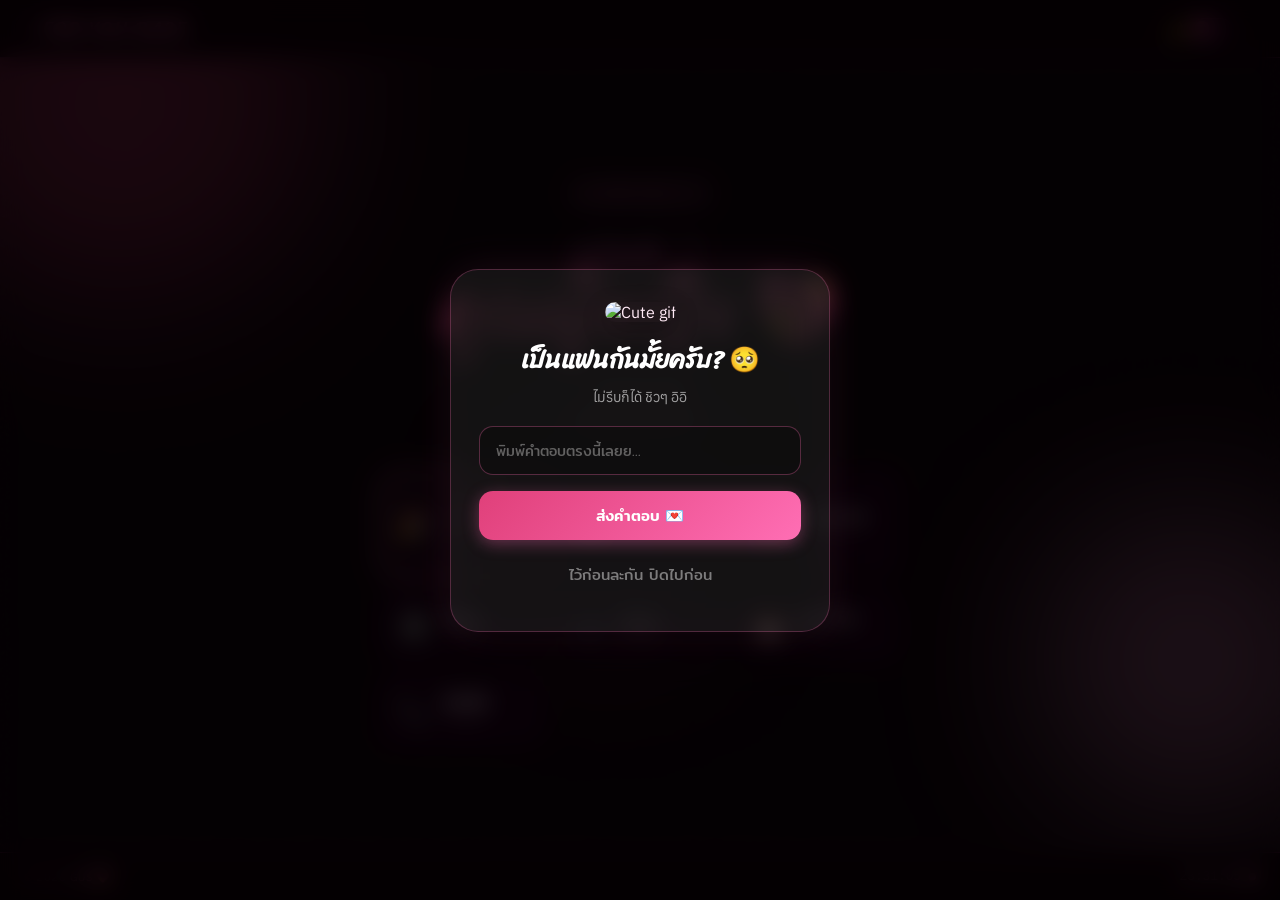
==== index.html @ 0d8cb583 "Add files via upload" ====
<!-- 
  ========================================================= 
  ส่องหาพ่องมึงอ่อไอ้สัส! โค้ดกากๆ ไม่มีเหี้ยไรให้มึงดูหรอก
  กูรู้ว่ามึงกด F12 เข้ามา เสือกไม่เข้าเรื่องนะมึงอะ
  ปิดแล้วกลับไปเขียนโค้ดของมึงซะไป ไอ้ขี้เสือก 🖕 ควยยยยยย
  ========================================================= 
-->

<!DOCTYPE html>
<html lang="th" data-mode="dark">
<head>
  <meta charset="UTF-8"/>
  <meta name="viewport" content="width=device-width, initial-scale=1"/>
  <title>For you girl 💖</title>
  <link href="https://fonts.googleapis.com/css2?family=Mitr:wght@300;400;500&family=Sriracha&family=Anuphan:wght@300;400;500&display=swap" rel="stylesheet"/>
  <link rel="stylesheet" href="index.css"/>
  
</head>
<body>
<div class="blob blob-1"></div>
<div class="blob blob-2"></div>
<div class="blob blob-3"></div>

<div id="progressBar"></div>

<nav class="navbar">
  <a href="index.html" class="navbar-brand">FOR YOU BA3E</a>

  <div class="nav-right">
    <span class="mode-icon" id="modeIcon" onclick="toggleMode()" title="สลับโหมด">🌙</span>
    <button class="mode-btn" id="modeBtn" onclick="toggleMode()" aria-label="สลับ light/dark"></button>
    
      <span></span><span></span><span></span>
    </button>
  </div>
</nav>

<main>
  <section class="hero">
    <div class="hero-inner">

      <div class="hero-badge">✦ FOR YOU,  ✦</div>

      <h1 class="hero-title">
        <span class="hi">สวัสดี ♡</span>
        <span class="acc-word">คุณผู้หญิง</span>
        <span class="heart"> 💖</span>
      </h1>

      <p class="hero-sub">
        ทำเว็บนี้มาจีบมั้ง<br>
        รับรักกัสหน่อยยยดิ♡
      </p>

      <div class="menu-grid">
        <a href="HBD.html" class="menu-item hbd-special">
          <span class="mi-icon">🎉</span>
          <div class="mi-text">
            <span class="mi-title hbd-title-text">Happy Birthday</span>
            <span class="mi-sub">วันเกิดออเจ้านั่นกระไร</span>
          </div>
        </a>

        <a href="love.html" class="menu-item">
          <span class="mi-icon">💌</span>
          <div class="mi-text">
            <span class="mi-title">Love</span>
            <span class="mi-sub">ความลับ</span>
          </div>
        </a>
        <a href="birth.html" class="menu-item">
          <span class="mi-icon">🎂</span>
          <div class="mi-text">
            <span class="mi-title">About You</span>
            <span class="mi-sub">เกี่ยวกับเธอ</span>
          </div>
        </a>
        <a href="movie.html" class="menu-item">
          <span class="mi-icon">🎬</span>
          <div class="mi-text">
            <span class="mi-title">Movie</span>
            <span class="mi-sub">หนังที่ชอบ</span>
          </div>
        </a>
        <a href="music.html" class="menu-item">
          <span class="mi-icon">🎶</span>
          <div class="mi-text">
            <span class="mi-title">Music</span>
            <span class="mi-sub">เพลงโปรด</span>
          </div>
        </a>
        <a href="time.html" class="menu-item">
          <span class="mi-icon">⏰</span>
          <div class="mi-text">
            <span class="mi-title">Our Time</span>
            <span class="mi-sub">เวลา</span>
          </div>
        </a>
        <a href="contack.html" class="menu-item">
          <span class="mi-icon">📞</span>
          <div class="mi-text">
            <span class="mi-title">คลิกเพื่อ</span>
            <span class="mi-sub">ติดต่อกัส</span>
          </div>
        </a>
      </div>

    </div>
  </section>

  <footer>
    <div class="f-copy">&copy; 2026 <span>GUS</span>  💖</div>
    <div class="f-right">
      <span class="f-clock" id="liveClock">00:00:00</span>
      <div class="f-dot"></div>
    </div>
  </footer>
</main>

<div id="ask-popup-overlay">
  <div class="glass-popup">
    <img src="https://media4.giphy.com/media/v1.Y2lkPTc5MGI3NjExdGtwYmxlbDI3cXd3MGNhdDI4eDZ6b3Awd2Y3YnQ4MTg2NndpYTRmeSZlcD12MV9pbnRlcm5hbF9naWZfYnlfaWQmY3Q9Zw/IknAViwxyUWLCMWswJ/giphy.gif" alt="Cute gif" class="popup-gif">
    <h2>เป็นแฟนกันมั้ยครับ? 🥺</h2>
    <p>ไม่รีบก็ได้ ชิวๆ อิอิ</p>
    <input type="text" id="answerInput" class="popup-input" placeholder="พิมพ์คำตอบตรงนี้เลยย...">
    <div class="popup-actions">
      <button id="sendBtn" class="btn-send">ส่งคำตอบ 💌</button>
      <button id="closePopupBtn" class="btn-cancel">ไว้ก่อนละกัน ปิดไปก่อน</button>
    </div>
  </div>
</div>

<script src="index.js"></script>
</body>
</html>
---- index.css ----
@import url('https://fonts.googleapis.com/css2?family=Mitr:wght@300;400;500&family=Sriracha&family=Anuphan:wght@300;400;500&family=Playfair+Display:ital,wght@0,700;1,700&display=swap');

:root {
  --tr: all 0.35s cubic-bezier(0.4, 0, 0.2, 1);
}

[data-mode="dark"] {
  --bg:       #0d0008;
  --bg2:      #150010;
  --bg3:      #1e0018;
  --nav-bg:   #110009;
  --border:   #3d0e2c;
  --border2:  #6b1a48;
  --acc:      #ff6eb4;
  --acc2:     #e0407a;
  --acc3:     #ff9fd8;
  --acc-dim:  rgba(255,110,180,0.08);
  --text:     #ffeaf5;
  --text2:    #cc7aaa;
  --text3:    #6b3358;
  --card-bg:  rgba(30,0,24,0.85);
  --menu-bg:  rgba(17,0,9,0.97);
  --glow:     rgba(255,110,180,0.18);
  --noise-op: 0.04;
}

[data-mode="light"] {
  --bg:       #fff4f9;
  --bg2:      #fff;
  --bg3:      #ffe8f4;
  --nav-bg:   #fffafd;
  --border:   #f0bed8;
  --border2:  #e07aaa;
  --acc:      #d63878;
  --acc2:     #b02060;
  --acc3:     #ff6eb4;
  --acc-dim:  rgba(214,56,120,0.07);
  --text:     #1a0012;
  --text2:    #7a2060;
  --text3:    #c090b8;
  --card-bg:  #fff;
  --menu-bg:  rgba(255,244,249,0.97);
  --glow:     rgba(214,56,120,0.12);
  --noise-op: 0.025;
}

*, *::before, *::after {
  box-sizing: border-box;
  margin: 0;
  padding: 0;
  -webkit-tap-highlight-color: transparent;
}

html, body {
  font-family: 'Anuphan', 'Mitr', sans-serif;
  min-height: 100vh;
  background: var(--bg);
  color: var(--text);
  transition: background var(--tr), color var(--tr);
  overflow-x: hidden;
}

/* ── Noise texture overlay ── */
body::before {
  content: '';
  position: fixed;
  inset: 0;
  background-image: url("data:image/svg+xml,%3Csvg viewBox='0 0 256 256' xmlns='http://www.w3.org/2000/svg'%3E%3Cfilter id='noise'%3E%3CfeTurbulence type='fractalNoise' baseFrequency='0.9' numOctaves='4' stitchTiles='stitch'/%3E%3C/filter%3E%3Crect width='100%25' height='100%25' filter='url(%23noise)'/%3E%3C/svg%3E");
  opacity: var(--noise-op);
  pointer-events: none;
  z-index: 0;
}

/* ── Ambient glow blobs ── */
.blob {
  position: fixed;
  border-radius: 50%;
  filter: blur(80px);
  opacity: 0.35;
  pointer-events: none;
  z-index: 0;
  animation: drift 12s ease-in-out infinite alternate;
}
.blob-1 {
  width: 400px; height: 400px;
  background: var(--acc2);
  top: -100px; left: -80px;
  animation-delay: 0s;
}
.blob-2 {
  width: 300px; height: 300px;
  background: var(--acc3);
  bottom: 10%; right: -60px;
  animation-delay: -4s;
}
.blob-3 {
  width: 200px; height: 200px;
  background: var(--acc);
  top: 50%; left: 40%;
  opacity: 0.15;
  animation-delay: -8s;
}

@keyframes drift {
  from { transform: translate(0, 0) scale(1); }
  to   { transform: translate(30px, 20px) scale(1.08); }
}

#progressBar {
  position: fixed;
  top: 0; left: 0;
  height: 2px;
  width: 0%;
  background: linear-gradient(90deg, var(--acc2), var(--acc), var(--acc3));
  z-index: 9999;
  transition: width 0.1s;
  box-shadow: 0 0 8px var(--acc);
}

/* ───── NAVBAR ───── */
.navbar {
  position: fixed;
  top: 0; left: 0; right: 0;
  z-index: 1000;
  display: flex;
  align-items: center;
  justify-content: space-between;
  padding: 0 24px;
  height: 58px;
  background: var(--menu-bg);
  border-bottom: 1px solid var(--border);
  backdrop-filter: blur(20px);
  -webkit-backdrop-filter: blur(20px);
  transition: background var(--tr), border-color var(--tr);
}

.navbar-brand {
  font-family: 'Sriracha', cursive;
  font-size: 1.15rem;
  color: var(--acc);
  text-decoration: none;
  letter-spacing: 2px;
  display: flex;
  align-items: center;
  gap: 6px;
  transition: color var(--tr);
}
.navbar-brand::before {
  content: '✦';
  font-size: 0.7em;
  opacity: 0.6;
}

.nav-right {
  display: flex;
  align-items: center;
  gap: 8px;
}

.mode-btn {
  width: 40px; height: 22px;
  border-radius: 50px;
  border: 1.5px solid var(--border2);
  background: var(--bg3);
  cursor: pointer;
  position: relative;
  transition: background var(--tr), border-color var(--tr);
  flex-shrink: 0;
}
.mode-btn::after {
  content: '';
  position: absolute;
  top: 2px; left: 2px;
  width: 14px; height: 14px;
  border-radius: 50%;
  background: linear-gradient(135deg, var(--acc2), var(--acc));
  transition: transform 0.3s cubic-bezier(0.4, 0, 0.2, 1), background var(--tr);
  box-shadow: 0 0 6px var(--glow);
}
[data-mode="light"] .mode-btn::after { transform: translateX(17px); }

.mode-icon {
  font-size: 14px;
  user-select: none;
  cursor: pointer;
  transition: opacity 0.2s;
}

.ham-btn {
  display: flex;
  flex-direction: column;
  gap: 5px;
  background: var(--bg3);
  border: 1px solid var(--border);
  border-radius: 10px;
  padding: 8px 10px;
  cursor: pointer;
  transition: background var(--tr), border-color var(--tr);
}
.ham-btn span {
  display: block;
  width: 18px; height: 1.5px;
  background: var(--text2);
  border-radius: 2px;
  transition: background var(--tr);
}

.nav-links {
  display: none;
  align-items: center;
  gap: 2px;
}
.nav-links a {
  font-family: 'Mitr', sans-serif;
  font-size: 0.8rem;
  color: var(--text2);
  text-decoration: none;
  padding: 6px 12px;
  border-radius: 50px;
  transition: all 0.2s;
}
.nav-links a:hover {
  background: var(--acc-dim);
  color: var(--text);
}
.hbd-nav-link {
  color: var(--acc) !important;
  font-weight: 500;
}

/* ───── DRAWER ───── */
.drawer {
  position: fixed;
  top: 58px; left: 0; right: 0;
  z-index: 999;
  background: var(--menu-bg);
  border-bottom: 1px solid var(--border);
  padding: 10px 16px 16px;
  display: flex;
  flex-direction: column;
  gap: 2px;
  transform: translateY(-8px);
  opacity: 0;
  pointer-events: none;
  transition: opacity 0.25s ease, transform 0.25s ease;
  backdrop-filter: blur(24px);
}
.drawer.open {
  transform: translateY(0);
  opacity: 1;
  pointer-events: all;
}
.drawer a {
  display: flex;
  align-items: center;
  gap: 12px;
  font-family: 'Mitr', sans-serif;
  font-size: 0.92rem;
  color: var(--text2);
  text-decoration: none;
  padding: 12px 14px;
  border-radius: 12px;
  transition: all 0.2s;
}
.drawer a:hover {
  background: var(--acc-dim);
  color: var(--text);
}
.drawer a .d-icon {
  font-size: 1.15rem;
  width: 26px;
  text-align: center;
}

/* ───── MAIN ───── */
main {
  min-height: 100vh;
  display: flex;
  flex-direction: column;
  padding-top: 58px;
  position: relative;
  z-index: 1;
}

/* ───── HERO ───── */
.hero {
  flex: 1;
  display: flex;
  align-items: center;
  justify-content: center;
  padding: 56px 24px 40px;
  text-align: center;
}
.hero-inner {
  max-width: 520px;
  width: 100%;
}

.hero-badge {
  display: inline-flex;
  align-items: center;
  gap: 6px;
  font-size: 0.64rem;
  letter-spacing: 3.5px;
  color: var(--acc);
  border: 1px solid var(--border2);
  border-radius: 50px;
  padding: 6px 18px;
  margin-bottom: 28px;
  background: var(--acc-dim);
  animation: fadeUp 0.8s ease both;
  text-transform: uppercase;
}

.hero-title {
  font-family: 'Sriracha', cursive;
  font-size: clamp(2.8rem, 11vw, 4.4rem);
  line-height: 1.15;
  margin-bottom: 18px;
  color: var(--text);
  animation: fadeUp 0.8s 0.1s ease both;
  transition: color var(--tr);
}
.hero-title .hi {
  display: block;
  font-size: 0.42em;
  color: var(--text3);
  font-family: 'Mitr', sans-serif;
  letter-spacing: 4px;
  margin-bottom: 6px;
  text-transform: uppercase;
}
.acc-word {
  background: linear-gradient(120deg, var(--acc2) 0%, var(--acc) 50%, var(--acc3) 100%);
  -webkit-background-clip: text;
  background-clip: text;
  -webkit-text-fill-color: transparent;
  background-size: 200% auto;
  animation: shimmer 4s ease-in-out infinite;
}
@keyframes shimmer {
  0%,100% { background-position: 0% center; }
  50%      { background-position: 100% center; }
}

.heart {
  display: inline-block;
  animation: heartbeat 1.8s ease-in-out infinite;
  -webkit-text-fill-color: initial;
}
@keyframes heartbeat {
  0%,100% { transform: scale(1); }
  50%      { transform: scale(1.28); }
}

.hero-sub {
  font-size: 0.95rem;
  line-height: 2;
  color: var(--text2);
  margin-bottom: 36px;
  animation: fadeUp 0.8s 0.2s ease both;
}

/* ───── MENU GRID ───── */
.menu-grid {
  display: grid;
  grid-template-columns: repeat(2, 1fr);
  gap: 12px;
  width: 100%;
  animation: fadeUp 0.8s 0.35s ease both;
}

.menu-item {
  display: flex;
  align-items: center;
  gap: 13px;
  padding: 16px 18px;
  border-radius: 18px;
  background: var(--card-bg);
  border: 1px solid var(--border);
  text-decoration: none;
  color: var(--text);
  transition: all 0.28s cubic-bezier(0.4, 0, 0.2, 1);
  position: relative;
  overflow: hidden;
}
.menu-item::before {
  content: '';
  position: absolute;
  inset: 0;
  background: linear-gradient(135deg, var(--acc-dim), transparent);
  opacity: 0;
  transition: opacity 0.3s;
}
.menu-item:hover::before { opacity: 1; }
.menu-item:hover {
  border-color: var(--border2);
  transform: translateY(-3px);
  box-shadow: 0 8px 24px var(--glow);
}
.menu-item:active { transform: scale(0.97); }

.hbd-special {
  grid-column: span 2;
  border: 1.5px solid var(--acc);
  box-shadow: 0 4px 20px var(--glow);
  background: linear-gradient(135deg, var(--acc-dim), var(--card-bg));
}
.hbd-title-text { color: var(--acc) !important; }

.mi-icon {
  font-size: 1.5rem;
  flex-shrink: 0;
}
.mi-text {
  display: flex;
  flex-direction: column;
}
.mi-title {
  font-family: 'Mitr', sans-serif;
  font-size: 0.85rem;
  font-weight: 500;
  color: var(--text);
  transition: color var(--tr);
}
.mi-sub {
  font-size: 0.66rem;
  color: var(--text3);
  margin-top: 2px;
  transition: color var(--tr);
}

/* ───── FOOTER ───── */
footer {
  padding: 16px 24px;
  background: var(--menu-bg);
  border-top: 1px solid var(--border);
  display: flex;
  justify-content: space-between;
  align-items: center;
  backdrop-filter: blur(20px);
  position: relative;
  z-index: 1;
}
.f-copy {
  font-size: 0.68rem;
  color: var(--text3);
  letter-spacing: 0.5px;
}
.f-copy span { color: var(--acc); }
.f-right {
  display: flex;
  align-items: center;
  gap: 8px;
}
.f-clock {
  font-family: 'Courier New', monospace;
  font-size: 0.8rem;
  color: var(--text2);
}
.f-dot {
  width: 7px; height: 7px;
  border-radius: 50%;
  background: var(--acc);
  box-shadow: 0 0 6px var(--acc);
  animation: blink 2s ease-in-out infinite;
}

/* ───── KEYFRAMES ───── */
@keyframes fadeUp {
  from { opacity: 0; transform: translateY(24px); }
  to   { opacity: 1; transform: translateY(0); }
}
@keyframes blink {
  0%,100% { opacity: 1; }
  50%      { opacity: 0.25; }
}

/* ───── RESPONSIVE ───── */
@media (min-width: 640px) {
  .nav-links { display: flex; }
  .ham-btn   { display: none; }
  .hero      { padding: 72px 40px 56px; }
  .menu-grid { grid-template-columns: repeat(3, 1fr); }
  .hbd-special { grid-column: span 1; }
}
@media (max-width: 380px) {
  .hero-title { font-size: 2.4rem; }
  .menu-item  { padding: 12px 14px; }
}

/* ── POPUP ── */
#ask-popup-overlay {
  position: fixed;
  inset: 0;
  background: rgba(0,0,0,0.7);
  backdrop-filter: blur(12px);
  display: flex;
  justify-content: center;
  align-items: center;
  z-index: 9999;
  opacity: 0;
  visibility: hidden;
  transition: all 0.4s ease;
}
#ask-popup-overlay.show {
  opacity: 1;
  visibility: visible;
}
.glass-popup {
  background: rgba(255,255,255,0.07);
  backdrop-filter: blur(20px);
  border: 1px solid rgba(255,110,180,0.25);
  border-radius: 28px;
  padding: 32px 28px;
  width: 90%;
  max-width: 380px;
  text-align: center;
  box-shadow: 0 24px 48px rgba(0,0,0,0.4), 0 0 40px rgba(255,110,180,0.1);
  transform: translateY(24px) scale(0.96);
  transition: 0.45s cubic-bezier(0.18, 0.89, 0.32, 1.28);
}
#ask-popup-overlay.show .glass-popup {
  transform: translateY(0) scale(1);
}
.popup-gif {
  width: 110px;
  border-radius: 18px;
  margin-bottom: 16px;
  box-shadow: 0 8px 24px rgba(0,0,0,0.3);
}
.glass-popup h2 {
  font-family: 'Sriracha', cursive;
  font-size: 1.55rem;
  margin-bottom: 6px;
  color: #fff;
}
.glass-popup p {
  font-size: 0.88rem;
  color: rgba(255,255,255,0.6);
  margin-bottom: 20px;
}
.popup-input {
  width: 100%;
  padding: 12px 16px;
  border-radius: 14px;
  border: 1px solid rgba(255,110,180,0.3);
  background: rgba(0,0,0,0.25);
  color: #fff;
  font-family: 'Mitr', sans-serif;
  font-size: 0.9rem;
  margin-bottom: 16px;
  outline: none;
  transition: 0.3s;
}
.popup-input::placeholder { color: rgba(255,255,255,0.35); }
.popup-input:focus {
  border-color: #ff6eb4;
  box-shadow: 0 0 12px rgba(255,110,180,0.3);
}
.popup-actions {
  display: flex;
  flex-direction: column;
  gap: 10px;
}
.popup-actions button {
  font-family: 'Mitr', sans-serif;
  font-size: 0.95rem;
  padding: 13px;
  border-radius: 14px;
  border: none;
  cursor: pointer;
  transition: 0.22s;
}
.btn-send {
  background: linear-gradient(135deg, #e0407a, #ff6eb4);
  color: #fff;
  font-weight: 500;
  box-shadow: 0 4px 16px rgba(255,110,180,0.35);
}
.btn-send:hover {
  transform: scale(1.02);
  box-shadow: 0 6px 22px rgba(255,110,180,0.5);
}
.btn-cancel {
  background: transparent;
  color: rgba(255,255,255,0.45);
  border: 1px solid rgba(255,255,255,0.1);
}
.btn-cancel:hover {
  background: rgba(255,255,255,0.05);
  color: rgba(255,255,255,0.7);
}


/* ============================
   CONTACT PAGE
   ============================ */
.contact-page { min-height: 100vh; padding-top: 58px; position: relative; z-index: 1; }

.contact-hero {
  padding: 56px 24px 40px;
  text-align: center;
}
.page-badge {
  display: inline-flex;
  align-items: center;
  gap: 6px;
  font-size: 0.62rem;
  letter-spacing: 3.5px;
  color: var(--acc);
  border: 1px solid var(--border2);
  border-radius: 50px;
  padding: 6px 18px;
  margin-bottom: 22px;
  background: var(--acc-dim);
  text-transform: uppercase;
  animation: fadeUp 0.8s ease both;
}
.page-title {
  font-family: 'Sriracha', cursive;
  font-size: clamp(2.2rem, 9vw, 3.4rem);
  line-height: 1.2;
  margin-bottom: 12px;
  animation: fadeUp 0.8s 0.1s ease both;
}
.page-sub {
  font-size: 0.9rem;
  color: var(--text2);
  line-height: 1.9;
  animation: fadeUp 0.8s 0.2s ease both;
}

.contact-grid {
  display: grid;
  grid-template-columns: 1fr;
  gap: 16px;
  max-width: 600px;
  margin: 0 auto;
  padding: 0 24px 48px;
  animation: fadeUp 0.8s 0.3s ease both;
}

.contact-card {
  display: flex;
  align-items: center;
  gap: 18px;
  padding: 20px 22px;
  border-radius: 20px;
  background: var(--card-bg);
  border: 1px solid var(--border);
  text-decoration: none;
  color: var(--text);
  transition: all 0.28s cubic-bezier(0.4, 0, 0.2, 1);
  position: relative;
  overflow: hidden;
}
.contact-card::before {
  content: '';
  position: absolute;
  inset: 0;
  background: linear-gradient(135deg, var(--acc-dim), transparent);
  opacity: 0;
  transition: opacity 0.3s;
}
.contact-card:hover::before { opacity: 1; }
.contact-card:hover {
  border-color: var(--border2);
  transform: translateX(6px);
  box-shadow: 0 8px 30px var(--glow);
}

.cc-icon {
  width: 52px; height: 52px;
  border-radius: 16px;
  display: flex;
  align-items: center;
  justify-content: center;
  font-size: 1.5rem;
  flex-shrink: 0;
  background: var(--acc-dim);
  border: 1px solid var(--border2);
  transition: all 0.3s;
}
.contact-card:hover .cc-icon {
  background: linear-gradient(135deg, var(--acc2), var(--acc));
  border-color: var(--acc);
  transform: scale(1.08) rotate(-4deg);
}

.cc-info { flex: 1; min-width: 0; }
.cc-label {
  font-size: 0.67rem;
  letter-spacing: 2px;
  color: var(--text3);
  text-transform: uppercase;
  margin-bottom: 3px;
}
.cc-name {
  font-family: 'Mitr', sans-serif;
  font-size: 0.95rem;
  font-weight: 500;
  color: var(--text);
  white-space: nowrap;
  overflow: hidden;
  text-overflow: ellipsis;
}
.cc-handle {
  font-size: 0.76rem;
  color: var(--acc);
  margin-top: 2px;
}

.cc-arrow {
  color: var(--text3);
  font-size: 0.9rem;
  transition: transform 0.3s, color 0.3s;
}
.contact-card:hover .cc-arrow {
  transform: translateX(4px);
  color: var(--acc);
}

/* Divider */
.contact-divider {
  display: flex;
  align-items: center;
  gap: 12px;
  padding: 0 24px;
  max-width: 600px;
  margin: 0 auto 8px;
}
.contact-divider::before,
.contact-divider::after {
  content: '';
  flex: 1;
  height: 1px;
  background: var(--border);
}
.contact-divider span {
  font-size: 0.65rem;
  letter-spacing: 2px;
  color: var(--text3);
  text-transform: uppercase;
  white-space: nowrap;
}

/* Message form box */
.contact-form-box {
  max-width: 600px;
  margin: 0 auto;
  padding: 0 24px 48px;
  animation: fadeUp 0.8s 0.45s ease both;
}

.form-card {
  background: var(--card-bg);
  border: 1px solid var(--border);
  border-radius: 24px;
  padding: 28px 24px;
}
.form-card-title {
  font-family: 'Sriracha', cursive;
  font-size: 1.2rem;
  color: var(--acc);
  margin-bottom: 20px;
  display: flex;
  align-items: center;
  gap: 8px;
}

.form-group {
  margin-bottom: 14px;
}
.form-label {
  display: block;
  font-size: 0.72rem;
  letter-spacing: 1.5px;
  color: var(--text3);
  text-transform: uppercase;
  margin-bottom: 7px;
}
.form-input,
.form-textarea {
  width: 100%;
  padding: 12px 16px;
  border-radius: 14px;
  border: 1px solid var(--border);
  background: var(--bg3);
  color: var(--text);
  font-family: 'Mitr', sans-serif;
  font-size: 0.9rem;
  outline: none;
  transition: all 0.25s;
  resize: none;
}
.form-input::placeholder,
.form-textarea::placeholder { color: var(--text3); }
.form-input:focus,
.form-textarea:focus {
  border-color: var(--acc);
  box-shadow: 0 0 0 3px var(--glow);
}
.form-textarea { min-height: 100px; }

.form-submit {
  width: 100%;
  padding: 14px;
  border-radius: 14px;
  border: none;
  background: linear-gradient(135deg, var(--acc2), var(--acc));
  color: #fff;
  font-family: 'Mitr', sans-serif;
  font-size: 1rem;
  font-weight: 500;
  cursor: pointer;
  transition: all 0.25s;
  box-shadow: 0 4px 20px var(--glow);
  margin-top: 6px;
}
.form-submit:hover {
  transform: translateY(-2px);
  box-shadow: 0 8px 28px var(--glow);
}
.form-submit:active { transform: scale(0.98); }
.form-submit:disabled { opacity: 0.6; cursor: not-allowed; }

.form-status {
  text-align: center;
  font-size: 0.85rem;
  margin-top: 12px;
  min-height: 20px;
  color: var(--acc);
}

@media (min-width: 640px) {
  .contact-grid { grid-template-columns: repeat(2, 1fr); }
  .contact-hero { padding: 72px 40px 48px; }
}
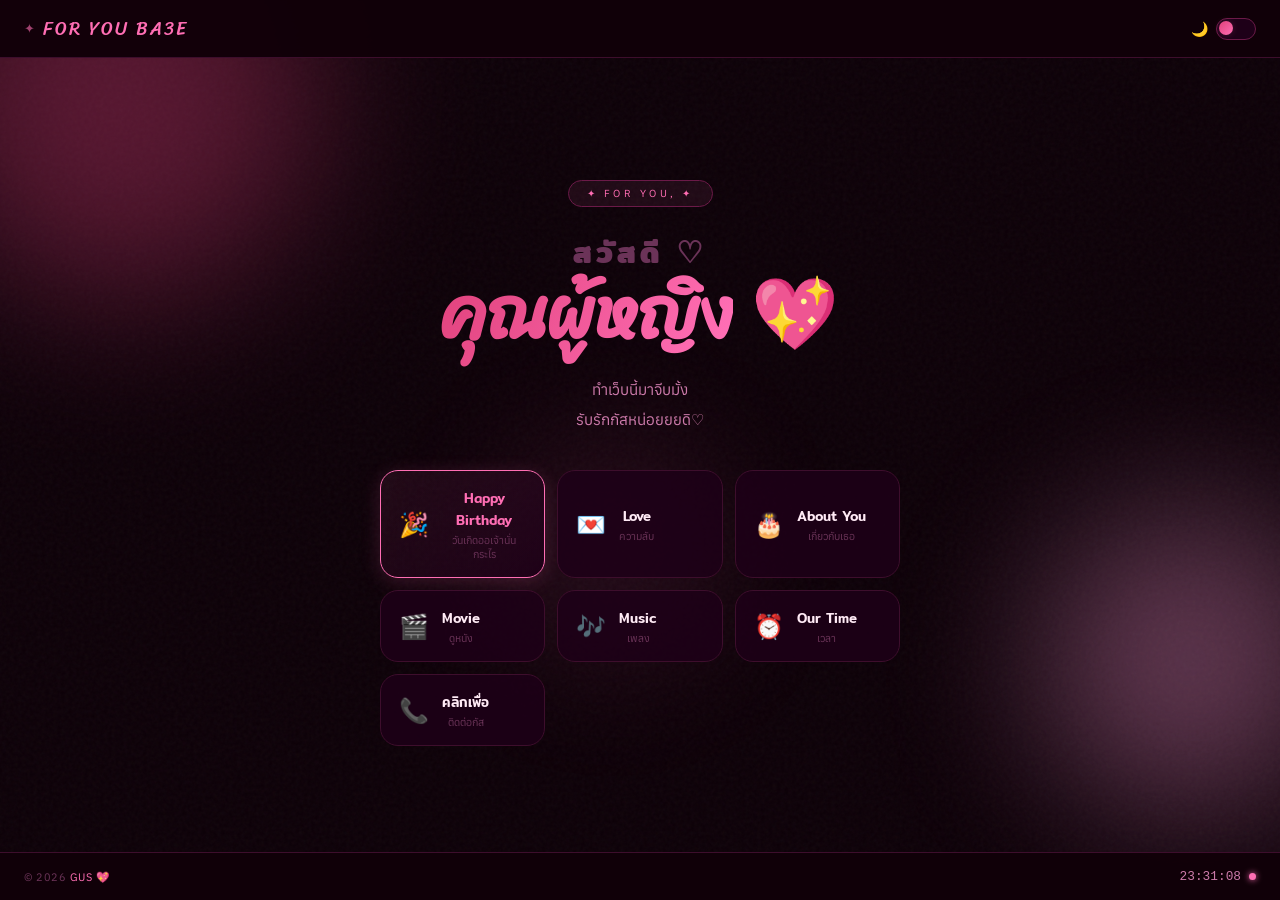
==== commit aac84253: "Update index.html" ====
--- a/index.html
+++ b/index.html
@@ -1,11 +1,3 @@
-<!-- 
-  ========================================================= 
-  ส่องหาพ่องมึงอ่อไอ้สัส! โค้ดกากๆ ไม่มีเหี้ยไรให้มึงดูหรอก
-  กูรู้ว่ามึงกด F12 เข้ามา เสือกไม่เข้าเรื่องนะมึงอะ
-  ปิดแล้วกลับไปเขียนโค้ดของมึงซะไป ไอ้ขี้เสือก 🖕 ควยยยยยย
-  ========================================================= 
--->
-
 <!DOCTYPE html>
 <html lang="th" data-mode="dark">
 <head>
@@ -29,9 +21,6 @@
   <div class="nav-right">
     <span class="mode-icon" id="modeIcon" onclick="toggleMode()" title="สลับโหมด">🌙</span>
     <button class="mode-btn" id="modeBtn" onclick="toggleMode()" aria-label="สลับ light/dark"></button>
-    
-      <span></span><span></span><span></span>
-    </button>
   </div>
 </nav>
 
@@ -79,14 +68,14 @@
           <span class="mi-icon">🎬</span>
           <div class="mi-text">
             <span class="mi-title">Movie</span>
-            <span class="mi-sub">หนังที่ชอบ</span>
+            <span class="mi-sub">ดูหนัง</span>
           </div>
         </a>
         <a href="music.html" class="menu-item">
           <span class="mi-icon">🎶</span>
           <div class="mi-text">
             <span class="mi-title">Music</span>
-            <span class="mi-sub">เพลงโปรด</span>
+            <span class="mi-sub">เพลง</span>
           </div>
         </a>
         <a href="time.html" class="menu-item">
@@ -119,17 +108,41 @@
 
 <div id="ask-popup-overlay">
   <div class="glass-popup">
-    <img src="https://media4.giphy.com/media/v1.Y2lkPTc5MGI3NjExdGtwYmxlbDI3cXd3MGNhdDI4eDZ6b3Awd2Y3YnQ4MTg2NndpYTRmeSZlcD12MV9pbnRlcm5hbF9naWZfYnlfaWQmY3Q9Zw/IknAViwxyUWLCMWswJ/giphy.gif" alt="Cute gif" class="popup-gif">
-    <h2>เป็นแฟนกันมั้ยครับ? 🥺</h2>
-    <p>ไม่รีบก็ได้ ชิวๆ อิอิ</p>
-    <input type="text" id="answerInput" class="popup-input" placeholder="พิมพ์คำตอบตรงนี้เลยย...">
-    <div class="popup-actions">
-      <button id="sendBtn" class="btn-send">ส่งคำตอบ 💌</button>
-      <button id="closePopupBtn" class="btn-cancel">ไว้ก่อนละกัน ปิดไปก่อน</button>
+    
+    <div id="step-1-ask">
+      <img src="https://media4.giphy.com/media/v1.Y2lkPTc5MGI3NjExdGtwYmxlbDI3cXd3MGNhdDI4eDZ6b3Awd2Y3YnQ4MTg2NndpYTRmeSZlcD12MV9pbnRlcm5hbF9naWZfYnlfaWQmY3Q9Zw/IknAViwxyUWLCMWswJ/giphy.gif" alt="Cute gif" class="popup-gif">
+      <h2>อยากทำจมูกหรอครับอ้วน</h2>
+      <p>เป็นแฟนก่อนดิ เดะหามาให้ อิอิ</p>
+      <input type="text" id="answerInput" class="popup-input" placeholder="พิมพ์คำตอบตรงนี้เลยย...">
+      <div class="popup-actions">
+        <button id="sendAnswerBtn" class="btn-send">ส่งคำตอบ 💌</button>
+        <button id="closePopupBtn1" class="btn-cancel">ไว้ก่อนละกัน ปิดไปก่อน</button>
+      </div>
     </div>
+
+    <div id="step-2-bank" style="display: none;">
+      <img src="https://media4.giphy.com/media/v1.Y2lkPTc5MGI3NjExdGtwYmxlbDI3cXd3MGNhdDI4eDZ6b3Awd2Y3YnQ4MTg2NndpYTRmeSZlcD12MV9pbnRlcm5hbF9naWZfYnlfaWQmY3Q9Zw/IknAViwxyUWLCMWswJ/giphy.gif" alt="Cute gif" class="popup-gif">
+      <h2>ตอบน่ารักมาก! 💖</h2>
+      <p>งั้นกรอกเลขบัญชี/พร้อมเพย์ มาเลยอ้วน</p>
+      <input type="text" id="bankInput" class="popup-input" placeholder="กรอกเลขบัญชีหรือพร้อมเพย์...">
+      <div class="popup-actions">
+        <button id="sendBankBtn" class="btn-send">ส่งเลขบัญชีให้กัสมาาาา 💸</button>
+        <button id="closePopupBtn2" class="btn-cancel">ไม่ให้อะ</button>
+      </div>
+    </div>
+
+    <div id="step-3-success" style="display:none; padding: 10px 0;">
+      <div style="font-size: 3rem; margin-bottom: 10px;">✅</div>
+      <h2 style="color: var(--acc);">ได้รับแล้วครับ!</h2>
+      <p style="color: rgba(255,255,255,0.7); margin-bottom: 25px;">เดี๋ยวโอนให้พรุ่งนี้ตอนบ่ายๆ นะครับอ้วน 💖</p>
+      <div class="popup-actions">
+        <button id="closePopupBtn3" class="btn-cancel" style="border: 1px solid var(--acc); color: var(--text);">ปิดหน้าต่าง</button>
+      </div>
+    </div>
+
   </div>
 </div>
 
 <script src="index.js"></script>
 </body>
-</html>+</html>
